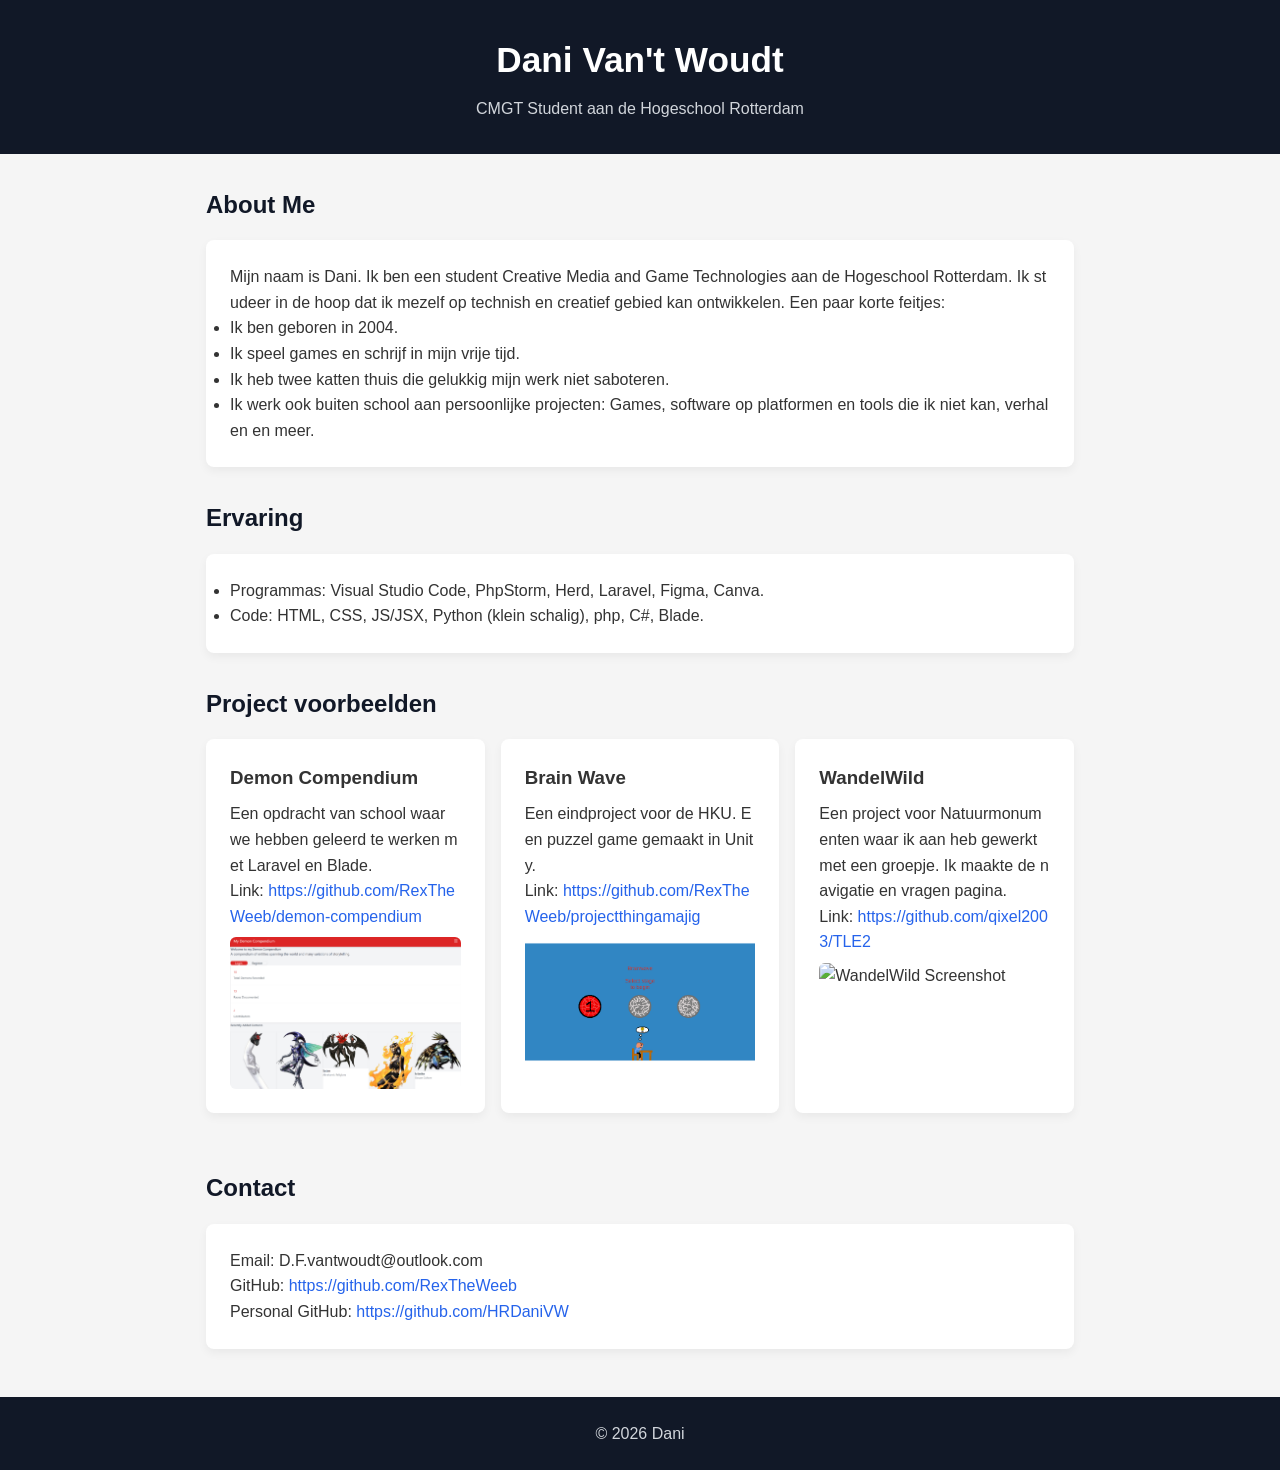
==== index.html @ 07049dcd "Initial commit" ====
<!DOCTYPE html>
<html lang="en">
<head>
    <meta charset="UTF-8"/>
    <meta name="viewport" content="width=device-width, initial-scale=1.0"/>
    <title>Dani Van't Woudt | Portfolio</title>
    <link href="style.css" rel="stylesheet"/>
</head>
<body>
<header>
    <h1>Dani Van't Woudt</h1>
    <p>CMGT Student aan de Hogeschool Rotterdam</p>
</header>

<section>
    <h2>About Me</h2>
    <div class="card">
        <p>
            Mijn naam is Dani. Ik ben een student Creative Media and Game Technologies aan de Hogeschool Rotterdam.
            Ik studeer in de hoop dat ik mezelf op technish en creatief gebied kan ontwikkelen.
            Een paar korte feitjes:
            <ul>
                <li>Ik ben geboren in 2004.</li>
                <li>Ik speel games en schrijf in mijn vrije tijd.</li>
                <li>Ik heb twee katten thuis die gelukkig mijn werk niet saboteren.</li>
                <li>Ik werk ook buiten school aan persoonlijke projecten: Games, software op platformen en tools die ik niet kan, verhalen en meer.</li>
            </ul>
        </p>
    </div>
</section>

<section>
    <h2>Ervaring</h2>
    <div class="card">
        <ul>
            <li>Programmas: Visual Studio Code, PhpStorm, Herd, Laravel, Figma, Canva.</li>
            <li>Code: HTML, CSS, JS/JSX, Python (klein schalig), php, C#, Blade.</li>
        </ul>
    </div>
</section>

<section>
    <h2>Project voorbeelden</h2>
    <div class="projects">
        <div class="card project">
            <h3>Demon Compendium</h3>
            <p>Een opdracht van school waar we hebben geleerd te werken met Laravel en Blade.</p>
            <p>Link: <a href="#">https://github.com/RexTheWeeb/demon-compendium</a></p>
            <img src="images/Demon%20Compendium.png" alt="Demon Compendium Screenshot"/>
        </div>
        <div class="card project">
            <h3>Brain Wave</h3>
            <p>Een eindproject voor de HKU. Een puzzel game gemaakt in Unity.</p>
            <p>Link: <a href="#">https://github.com/RexTheWeeb/projectthingamajig</a></p>
            <img src="images/Brainwave.png" alt="Puzzle Game Screenshot"/>
        </div>
        <div class="card project">
            <h3>WandelWild</h3>
            <p>Een project voor Natuurmonumenten waar ik aan heb gewerkt met een groepje. Ik maakte de navigatie en vragen pagina.</p>
            <p>Link: <a href="#">https://github.com/qixel2003/TLE2</a></p>
            <img src="images/WandelWild.png" alt="WandelWild Screenshot"/>
        </div>
    </div>
</section>

<section>
    <h2>Contact</h2>
    <div class="card">
        <p>Email: D.F.vantwoudt@outlook.com</p>
        <p>GitHub: <a href="#">https://github.com/RexTheWeeb</a></p>
        <p>Personal GitHub: <a href="#">https://github.com/HRDaniVW</a></p>
    </div>
</section>

<footer>
    <p>© 2026 Dani</p>
</footer>
</body>
</html>
---- style.css ----
* {
    box-sizing: border-box;
    margin: 0;
    padding: 0;
    font-family: Arial, Helvetica, sans-serif;
}

body {
    line-height: 1.6;
    background: #f5f5f5;
    color: #333;
}

header {
    background: #111827;
    color: #fff;
    padding: 2rem 1rem;
    text-align: center;
}

header h1 {
    font-size: 2.2rem;
}

header p {
    margin-top: 0.5rem;
    color: #d1d5db;
}

section {
    max-width: 900px;
    margin: 2rem auto;
    padding: 0 1rem;
}

h2 {
    margin-bottom: 1rem;
    color: #111827;
}

.card {
    background: #fff;
    padding: 1.5rem;
    border-radius: 8px;
    box-shadow: 0 4px 10px rgba(0, 0, 0, 0.05);
    margin-bottom: 1.5rem;
    overflow: hidden;
}

.card img {
    max-width: 100%;
    height: auto;
    display: block;
    margin-top: 0.5rem;
    border-radius: 6px;
}

.card a,
.card p,
.card li {
    overflow-wrap: break-word;
    word-break: break-all; /* fallback to ensure very long URLs break */
}

.projects {
    display: grid;
    grid-template-columns: repeat(auto-fit, minmax(250px, 1fr));
    gap: 1rem;
}

.project h3 {
    margin-bottom: 0.5rem;
}

footer {
    text-align: center;
    padding: 1.5rem 1rem;
    background: #111827;
    color: #d1d5db;
    margin-top: 3rem;
}

a {
    color: #2563eb;
    text-decoration: none;
}

a:hover {
    text-decoration: underline;
}
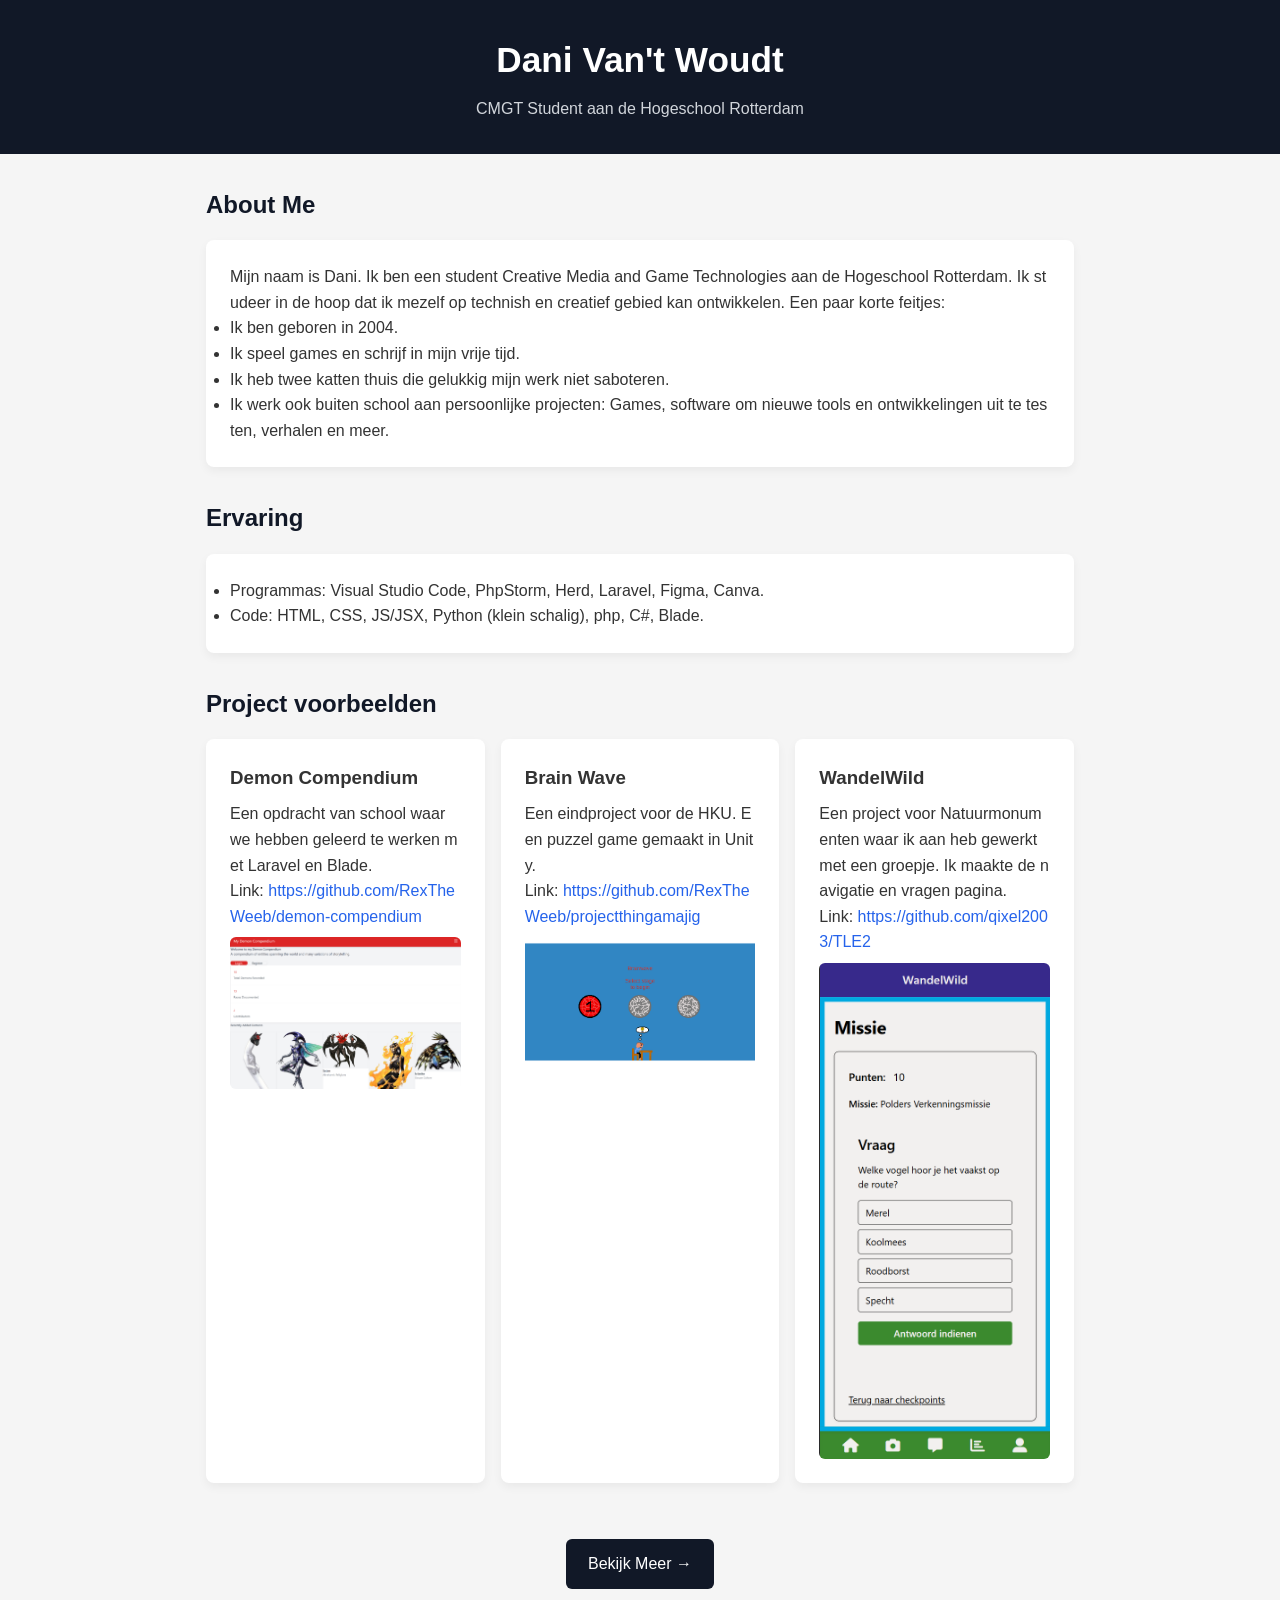
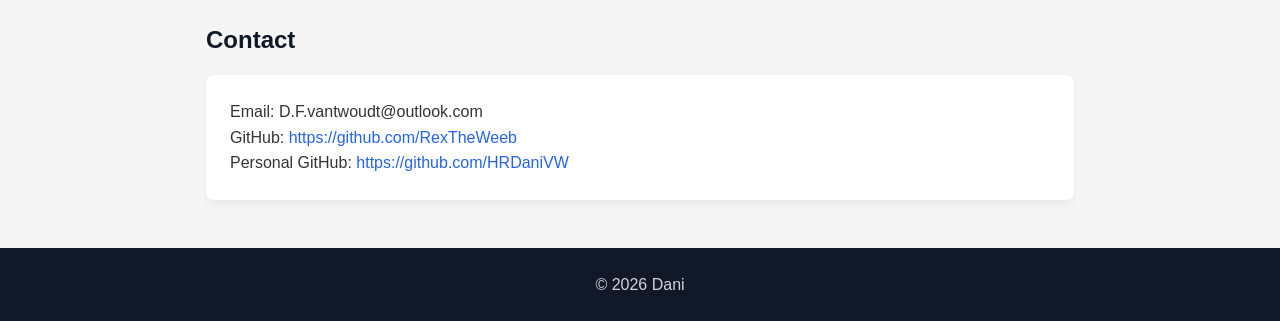
==== commit 9164be02: "Portfolio site update." ====
--- a/index.html
+++ b/index.html
@@ -1,79 +1,92 @@
 <!DOCTYPE html>
 <html lang="en">
+
 <head>
-    <meta charset="UTF-8"/>
-    <meta name="viewport" content="width=device-width, initial-scale=1.0"/>
+    <meta charset="UTF-8" />
+    <meta name="viewport" content="width=device-width, initial-scale=1.0" />
     <title>Dani Van't Woudt | Portfolio</title>
-    <link href="style.css" rel="stylesheet"/>
+    <link href="style.css" rel="stylesheet" />
 </head>
+
 <body>
-<header>
-    <h1>Dani Van't Woudt</h1>
-    <p>CMGT Student aan de Hogeschool Rotterdam</p>
-</header>
+    <header>
+        <h1>Dani Van't Woudt</h1>
+        <p>CMGT Student aan de Hogeschool Rotterdam</p>
+    </header>
 
-<section>
-    <h2>About Me</h2>
-    <div class="card">
-        <p>
-            Mijn naam is Dani. Ik ben een student Creative Media and Game Technologies aan de Hogeschool Rotterdam.
-            Ik studeer in de hoop dat ik mezelf op technish en creatief gebied kan ontwikkelen.
-            Een paar korte feitjes:
+    <section>
+        <h2>About Me</h2>
+        <div class="card">
+            <p>
+                Mijn naam is Dani. Ik ben een student Creative Media and Game Technologies aan de Hogeschool Rotterdam.
+                Ik studeer in de hoop dat ik mezelf op technish en creatief gebied kan ontwikkelen.
+                Een paar korte feitjes:
             <ul>
                 <li>Ik ben geboren in 2004.</li>
                 <li>Ik speel games en schrijf in mijn vrije tijd.</li>
                 <li>Ik heb twee katten thuis die gelukkig mijn werk niet saboteren.</li>
-                <li>Ik werk ook buiten school aan persoonlijke projecten: Games, software op platformen en tools die ik niet kan, verhalen en meer.</li>
+                <li>Ik werk ook buiten school aan persoonlijke projecten: Games, software om nieuwe tools en
+                    ontwikkelingen uit te testen, verhalen en meer.</li>
             </ul>
-        </p>
+            </p>
+        </div>
+    </section>
+
+    <section>
+        <h2>Ervaring</h2>
+        <div class="card">
+            <ul>
+                <li>Programmas: Visual Studio Code, PhpStorm, Herd, Laravel, Figma, Canva.</li>
+                <li>Code: HTML, CSS, JS/JSX, Python (klein schalig), php, C#, Blade.</li>
+            </ul>
+        </div>
+    </section>
+
+    <section>
+        <h2>Project voorbeelden</h2>
+        <div class="projects">
+            <div class="card project">
+                <h3>Demon Compendium</h3>
+                <p>Een opdracht van school waar we hebben geleerd te werken met Laravel en Blade.</p>
+                <p>Link: <a
+                        href="https://github.com/RexTheWeeb/demon-compendium">https://github.com/RexTheWeeb/demon-compendium</a>
+                </p>
+                <img src="images/Demon%20Compendium.png" alt="Demon Compendium Screenshot" />
+            </div>
+            <div class="card project">
+                <h3>Brain Wave</h3>
+                <p>Een eindproject voor de HKU. Een puzzel game gemaakt in Unity.</p>
+                <p>Link: <a
+                        href="https://github.com/RexTheWeeb/projectthingamajig">https://github.com/RexTheWeeb/projectthingamajig</a>
+                </p>
+                <img src="images/Brainwave.png" alt="Puzzle Game Screenshot" />
+            </div>
+            <div class="card project">
+                <h3>WandelWild</h3>
+                <p>Een project voor Natuurmonumenten waar ik aan heb gewerkt met een groepje. Ik maakte de navigatie en
+                    vragen pagina.</p>
+                <p>Link: <a href="https://github.com/qixel2003/TLE2">https://github.com/qixel2003/TLE2</a></p>
+                <img src="images/Wandelwild.png" alt="WandelWild Screenshot" />
+            </div>
+        </div>
+    </section>
+
+    <div style="text-align:center; margin-top:20px;">
+        <a href="projects.html" class="button">Bekijk Meer →</a>
     </div>
-</section>
 
-<section>
-    <h2>Ervaring</h2>
-    <div class="card">
-        <ul>
-            <li>Programmas: Visual Studio Code, PhpStorm, Herd, Laravel, Figma, Canva.</li>
-            <li>Code: HTML, CSS, JS/JSX, Python (klein schalig), php, C#, Blade.</li>
-        </ul>
-    </div>
-</section>
+    <section>
+        <h2>Contact</h2>
+        <div class="card">
+            <p>Email: D.F.vantwoudt@outlook.com</p>
+            <p>GitHub: <a href="#">https://github.com/RexTheWeeb</a></p>
+            <p>Personal GitHub: <a href="#">https://github.com/HRDaniVW</a></p>
+        </div>
+    </section>
 
-<section>
-    <h2>Project voorbeelden</h2>
-    <div class="projects">
-        <div class="card project">
-            <h3>Demon Compendium</h3>
-            <p>Een opdracht van school waar we hebben geleerd te werken met Laravel en Blade.</p>
-            <p>Link: <a href="#">https://github.com/RexTheWeeb/demon-compendium</a></p>
-            <img src="images/Demon%20Compendium.png" alt="Demon Compendium Screenshot"/>
-        </div>
-        <div class="card project">
-            <h3>Brain Wave</h3>
-            <p>Een eindproject voor de HKU. Een puzzel game gemaakt in Unity.</p>
-            <p>Link: <a href="#">https://github.com/RexTheWeeb/projectthingamajig</a></p>
-            <img src="images/Brainwave.png" alt="Puzzle Game Screenshot"/>
-        </div>
-        <div class="card project">
-            <h3>WandelWild</h3>
-            <p>Een project voor Natuurmonumenten waar ik aan heb gewerkt met een groepje. Ik maakte de navigatie en vragen pagina.</p>
-            <p>Link: <a href="#">https://github.com/qixel2003/TLE2</a></p>
-            <img src="images/WandelWild.png" alt="WandelWild Screenshot"/>
-        </div>
-    </div>
-</section>
+    <footer>
+        <p>© 2026 Dani</p>
+    </footer>
+</body>
 
-<section>
-    <h2>Contact</h2>
-    <div class="card">
-        <p>Email: D.F.vantwoudt@outlook.com</p>
-        <p>GitHub: <a href="#">https://github.com/RexTheWeeb</a></p>
-        <p>Personal GitHub: <a href="#">https://github.com/HRDaniVW</a></p>
-    </div>
-</section>
-
-<footer>
-    <p>© 2026 Dani</p>
-</footer>
-</body>
-</html>
+</html>
--- a/style.css
+++ b/style.css
@@ -59,7 +59,8 @@
 .card p,
 .card li {
     overflow-wrap: break-word;
-    word-break: break-all; /* fallback to ensure very long URLs break */
+    word-break: break-all;
+    /* fallback to ensure very long URLs break */
 }
 
 .projects {
@@ -87,4 +88,18 @@
 
 a:hover {
     text-decoration: underline;
+}
+
+.button {
+    display: inline-block;
+    background: #111827;
+    color: white;
+    padding: 12px 22px;
+    border-radius: 6px;
+    text-decoration: none;
+    transition: 0.3s;
+}
+
+.button:hover {
+    background: #2563eb;
 }
